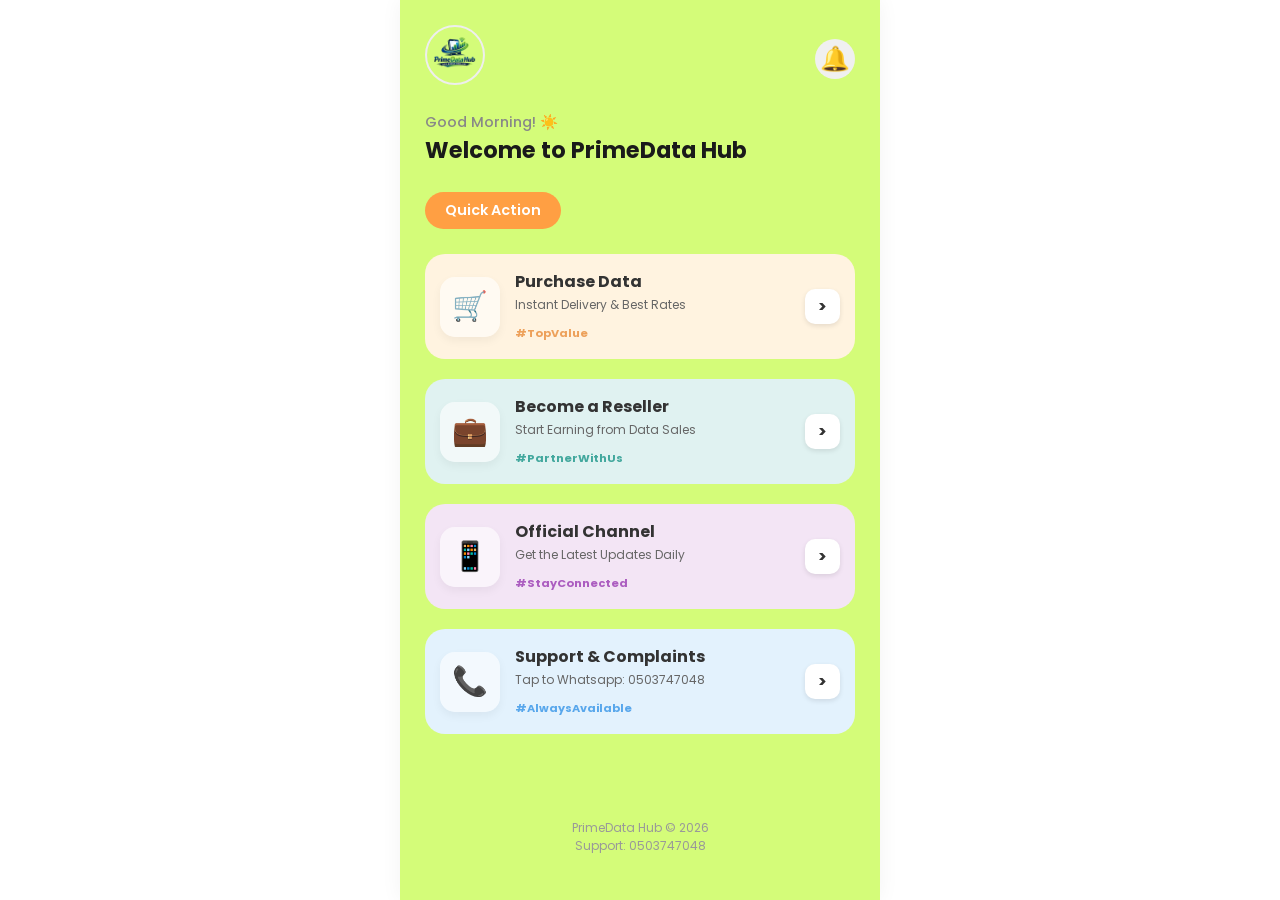
==== index.html @ 4c32357e "Add files via upload" ====
<!DOCTYPE html>
<html lang="en">

<head>
    <meta charset="UTF-8">
    <meta name="viewport" content="width=device-width, initial-scale=1.0">
    <title>PrimeData Hub</title>
    <link href="https://fonts.googleapis.com/css2?family=Poppins:wght@400;500;600;700&display=swap" rel="stylesheet">
    <link rel="stylesheet" href="style.css">
</head>

<body>

    <div class="mobile-container">
        <header>
            <div class="header-top">
                <div class="logo-section">
                    <img src="img.png" alt="PrimeData Logo" class="round-logo">
                </div>
                <div class="notification-icon">🔔</div>
            </div>

            <div class="header-text">
                <p id="greeting-text">Hello,</p>
                <h1>Welcome to PrimeData Hub</h1>
            </div>
        </header>

        <div class="section-tabs">
            <span class="active-tab">Quick Action</span>
        </div>

        <div class="card-list">
            <a href="https://klikgain.com/store/store-1767896615488-cin3x7xih" class="card card-orange" target="_blank">
                <div class="card-image-box">🛒</div>
                <div class="card-details">
                    <h3>Purchase Data</h3>
                    <p>Instant Delivery & Best Rates</p>
                    <span class="tag">#TopValue</span>
                </div>
                <div class="card-arrow">&gt;</div>
            </a>

            <a href="https://klikgain.com/store/store-1767896615488-cin3x7xih/register" class="card card-green"
                target="_blank">
                <div class="card-image-box">💼</div>
                <div class="card-details">
                    <h3> Become a Reseller </h3>
                    <p>Start Earning from Data Sales</p>
                    <span class="tag">#PartnerWithUs</span>
                </div>
                <div class="card-arrow">&gt;</div>
            </a>

            <a href="https://whatsapp.com/channel/0029Vb7GkRNAe5Vqr6M8uT41" class="card card-purple" target="_blank">
                <div class="card-image-box">📱</div>
                <div class="card-details">
                    <h3>Official Channel</h3>
                    <p>Get the Latest Updates Daily</p>
                    <span class="tag">#StayConnected</span>
                </div>
                <div class="card-arrow">&gt;</div>
            </a>

            <a href="https://wa.me/233503747048" class="card card-blue">
                <div class="card-image-box">📞</div>
                <div class="card-details">
                    <h3>Support & Complaints</h3>
                    <p>Tap to Whatsapp: 0503747048</p>
                    <span class="tag">#AlwaysAvailable</span>
                </div>
                <div class="card-arrow">&gt;</div>
            </a>
        </div>

        <footer>
            <p>PrimeData Hub &copy; 2026</p>
            <p>Support: 0503747048</p>
        </footer>


        <script src="script.js"></script>
</body>

</html>
---- style.css ----
/* General Setup */
* {
    margin: 0;
    padding: 0;
    box-sizing: border-box;
    font-family: 'Poppins', sans-serif;
    /* Modern App Font */
}

body {
    background-color: #ffffff;
    display: flex;
    justify-content: center;
    min-height: 100vh;
}

/* Container simulating a mobile screen */
.mobile-container {
    width: 100%;
    max-width: 480px;
    /* Limits width on desktop */
    background-color: #D4FC79;
    padding: 25px;
    box-shadow: 0 0 20px rgba(0, 0, 0, 0.05);
    min-height: 100vh;
    display: flex;
    flex-direction: column;
}

/* Header Styling */
.header-top {
    display: flex;
    justify-content: space-between;
    align-items: center;
    margin-bottom: 20px;
}

.round-logo {
    width: 60px;
    height: 60px;
    border-radius: 50%;
    object-fit: cover;
    border: 2px solid #eee;
}

.notification-icon {
    font-size: 1.5rem;
    background: #f0f0f0;
    width: 40px;
    height: 40px;
    border-radius: 50%;
    display: flex;
    align-items: center;
    justify-content: center;
    cursor: pointer;
}

.header-text #greeting-text {
    font-size: 0.9rem;
    color: #888;
    font-weight: 500;
}

.header-text h1 {
    font-size: 1.4rem;
    color: #1a1a1a;
    font-weight: 700;
}

/* Tabs (Visual Only) */
.section-tabs {
    display: flex;
    gap: 20px;
    margin: 25px 0;
}

.active-tab {
    background-color: #FF9F43;
    /* Orange from image */
    color: white;
    padding: 8px 20px;
    border-radius: 20px;
    font-size: 0.9rem;
    font-weight: 600;
}

.inactive-tab {
    color: #aaa;
    padding: 8px 10px;
    font-size: 0.9rem;
    font-weight: 500;
}

/* Card List */
.card-list {
    display: flex;
    flex-direction: column;
    gap: 20px;
}

/* General Card Styling */
.card {
    display: flex;
    align-items: center;
    padding: 15px;
    border-radius: 20px;
    /* Large rounded corners */
    text-decoration: none;
    transition: transform 0.2s;
    color: inherit;
}

.card:active {
    transform: scale(0.98);
}

/* Icon Box (Left side of card) */
.card-image-box {
    width: 60px;
    height: 60px;
    border-radius: 15px;
    background-color: rgba(255, 255, 255, 0.6);
    display: flex;
    align-items: center;
    justify-content: center;
    font-size: 1.8rem;
    margin-right: 15px;
    box-shadow: 0 4px 10px rgba(0, 0, 0, 0.05);
}

/* Text Content */
.card-details {
    flex: 1;
}

.card-details h3 {
    font-size: 1rem;
    font-weight: 700;
    margin-bottom: 2px;
    color: #333;
}

.card-details p {
    font-size: 0.75rem;
    color: #666;
    margin-bottom: 5px;
}

.tag {
    font-size: 0.7rem;
    font-weight: 700;
    opacity: 0.7;
}

/* Arrow Button (Right side) */
.card-arrow {
    background: white;
    width: 35px;
    height: 35px;
    border-radius: 10px;
    display: flex;
    align-items: center;
    justify-content: center;
    color: #333;
    font-weight: bold;
    box-shadow: 0 2px 5px rgba(0, 0, 0, 0.1);
}

/* --- Specific Card Colors (Pastel) --- */

/* Card 1: Orange/Peach */
.card-orange {
    background-color: #FFF3E0;
    /* Light Peach */
}

.card-orange .tag {
    color: #E67E22;
}

/* Card 2: Mint Green */
.card-green {
    background-color: #E0F2F1;
    /* Light Mint */
}

.card-green .tag {
    color: #00897B;
}

/* Card 3: Lavender/Purple */
.card-purple {
    background-color: #F3E5F5;
    /* Light Lavender */
}

.card-purple .tag {
    color: #8E24AA;
}

/* Card 4: Light Blue */
.card-blue {
    background-color: #E3F2FD;
    /* Light Blue */
}

.card-blue .tag {
    color: #1E88E5;
}


/* Bottom Navigation */
.bottom-nav {
    margin-top: auto;
    padding-top: 20px;
    display: flex;
    justify-content: space-around;
    border-top: 1px solid #eee;
    color: #aaa;
    font-size: 1.5rem;
}

/* ... All previous CSS remains the same ... */

footer {
    margin-top: auto;
    padding: 20px 0;
    text-align: center;
}

footer p {
    font-size: 0.75rem;
    color: #999;
    line-height: 1.5;
}


.card-list {
    margin-bottom: 30px;
}
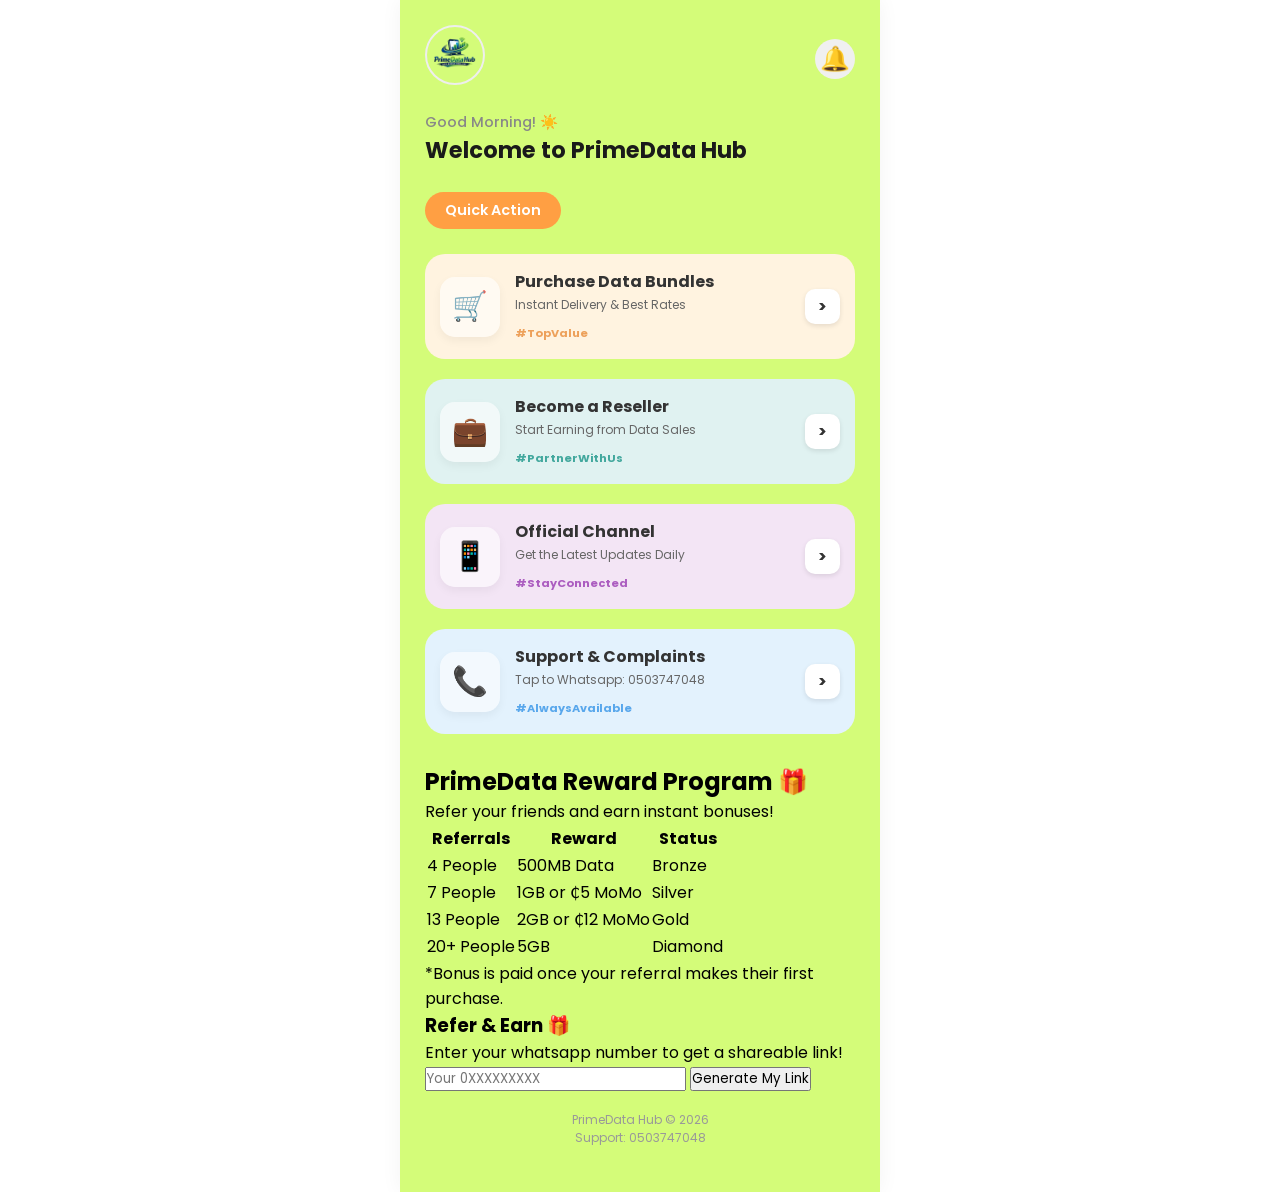
==== commit 65f7ea0f: "Update index.html I added a referral system" ====
--- a/index.html
+++ b/index.html
@@ -34,7 +34,7 @@
             <a href="https://klikgain.com/store/store-1767896615488-cin3x7xih" class="card card-orange" target="_blank">
                 <div class="card-image-box">🛒</div>
                 <div class="card-details">
-                    <h3>Purchase Data</h3>
+                    <h3>Purchase Data Bundles</h3>
                     <p>Instant Delivery & Best Rates</p>
                     <span class="tag">#TopValue</span>
                 </div>
@@ -72,6 +72,56 @@
                 <div class="card-arrow">&gt;</div>
             </a>
         </div>
+        <div class="rewards-container">
+            <h2 class="rewards-title">PrimeData Reward Program 🎁</h2>
+            <p class="rewards-subtitle">Refer your friends and earn instant bonuses!</p>
+
+            <table class="rewards-table">
+                <thead>
+                    <tr>
+                        <th>Referrals</th>
+                        <th>Reward</th>
+                        <th>Status</th>
+                    </tr>
+                </thead>
+                <tbody>
+                    <tr>
+                        <td>4 People</td>
+                        <td>500MB Data</td>
+                        <td><span class="badge bronze">Bronze</span></td>
+                    </tr>
+                    <tr>
+                        <td>7 People</td>
+                        <td>1GB or ₵5 MoMo</td>
+                        <td><span class="badge silver">Silver</span></td>
+                    </tr>
+                    <tr>
+                        <td>13 People</td>
+                        <td>2GB or ₵12 MoMo</td>
+                        <td><span class="badge gold">Gold</span></td>
+                    </tr>
+                    <tr class="vip-row">
+                        <td>20+ People</td>
+                        <td>5GB</td>
+                        <td><span class="badge diamond">Diamond</span></td>
+                    </tr>
+                </tbody>
+            </table>
+            <p class="terms-text">*Bonus is paid once your referral makes their first purchase.</p>
+        </div>
+        <div class="referral-section">
+            <h3>Refer & Earn 🎁</h3>
+            <p>Enter your whatsapp number to get a shareable link!</p>
+            <input type="text" id="referrer-name" placeholder="Your 0XXXXXXXXX">
+            <button onclick="generateReferral()">Generate My Link</button>
+
+            <div id="referral-result" style="display:none; margin-top:15px;">
+                <p style="font-size: 0.8rem; color: #555;">Copy and share this link:</p>
+                <input type="text" id="referral-link" readonly style="width:70%; font-size:0.7rem;">
+                <button onclick="copyLink()" style="width:25%; padding:5px;">Copy</button>
+                <p><a id="whatsapp-share" href="#" target="_blank" class="share-btn">Share on WhatsApp ✅</a></p>
+            </div>
+        </div>
 
         <footer>
             <p>PrimeData Hub &copy; 2026</p>
@@ -82,4 +132,4 @@
         <script src="script.js"></script>
 </body>
 
-</html>+</html>
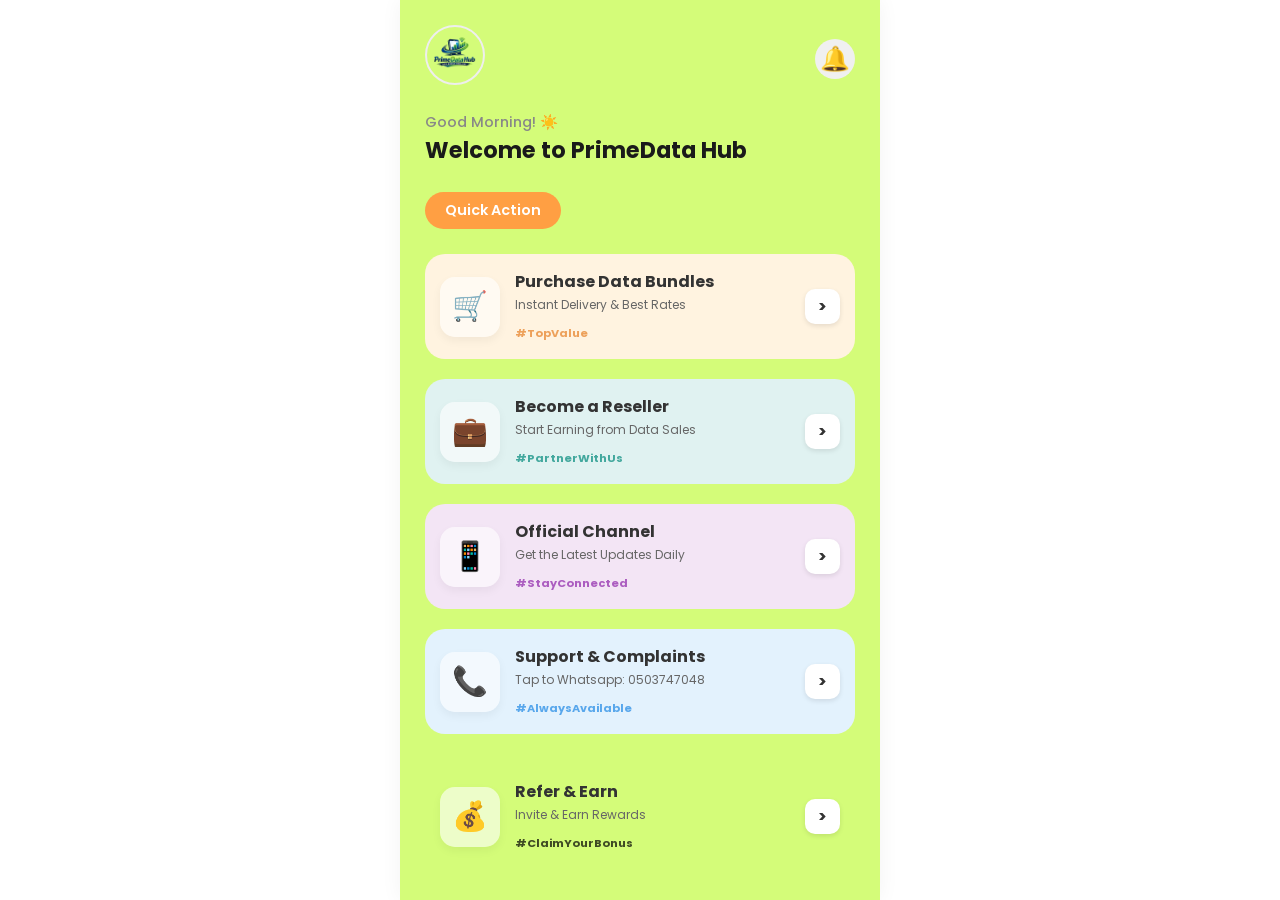
==== commit 6c658a5e: "Update index.html system upgrade" ====
--- a/index.html
+++ b/index.html
@@ -41,8 +41,7 @@
                 <div class="card-arrow">&gt;</div>
             </a>
 
-            <a href="https://klikgain.com/store/store-1767896615488-cin3x7xih/register" class="card card-green"
-                target="_blank">
+            <a href="reseller.html" class="card card-green">
                 <div class="card-image-box">💼</div>
                 <div class="card-details">
                     <h3> Become a Reseller </h3>
@@ -72,64 +71,19 @@
                 <div class="card-arrow">&gt;</div>
             </a>
         </div>
-        <div class="rewards-container">
-            <h2 class="rewards-title">PrimeData Reward Program 🎁</h2>
-            <p class="rewards-subtitle">Refer your friends and earn instant bonuses!</p>
-
-            <table class="rewards-table">
-                <thead>
-                    <tr>
-                        <th>Referrals</th>
-                        <th>Reward</th>
-                        <th>Status</th>
-                    </tr>
-                </thead>
-                <tbody>
-                    <tr>
-                        <td>4 People</td>
-                        <td>500MB Data</td>
-                        <td><span class="badge bronze">Bronze</span></td>
-                    </tr>
-                    <tr>
-                        <td>7 People</td>
-                        <td>1GB or ₵5 MoMo</td>
-                        <td><span class="badge silver">Silver</span></td>
-                    </tr>
-                    <tr>
-                        <td>13 People</td>
-                        <td>2GB or ₵12 MoMo</td>
-                        <td><span class="badge gold">Gold</span></td>
-                    </tr>
-                    <tr class="vip-row">
-                        <td>20+ People</td>
-                        <td>5GB</td>
-                        <td><span class="badge diamond">Diamond</span></td>
-                    </tr>
-                </tbody>
-            </table>
-            <p class="terms-text">*Bonus is paid once your referral makes their first purchase.</p>
-        </div>
-        <div class="referral-section">
-            <h3>Refer & Earn 🎁</h3>
-            <p>Enter your whatsapp number to get a shareable link!</p>
-            <input type="text" id="referrer-name" placeholder="Your 0XXXXXXXXX">
-            <button onclick="generateReferral()">Generate My Link</button>
-
-            <div id="referral-result" style="display:none; margin-top:15px;">
-                <p style="font-size: 0.8rem; color: #555;">Copy and share this link:</p>
-                <input type="text" id="referral-link" readonly style="width:70%; font-size:0.7rem;">
-                <button onclick="copyLink()" style="width:25%; padding:5px;">Copy</button>
-                <p><a id="whatsapp-share" href="#" target="_blank" class="share-btn">Share on WhatsApp ✅</a></p>
+        <a href="refer.html" class="card card-yellow">
+            <div class="card-image-box">💰</div>
+            <div class="card-details">
+                <h3>Refer & Earn</h3>
+                <p>Invite & Earn Rewards </p>
+                <span class="tag">#ClaimYourBonus</span>
             </div>
-        </div>
-
-        <footer>
-            <p>PrimeData Hub &copy; 2026</p>
-            <p>Support: 0503747048</p>
-        </footer>
+            <div class="card-arrow">&gt;</div>
+        </a>
+    </div>
 
 
-        <script src="script.js"></script>
+    <script src="script.js"></script>
 </body>
 
 </html>
--- a/style.css
+++ b/style.css
@@ -237,4 +237,124 @@
 
 .card-list {
     margin-bottom: 30px;
-}+}
+
+.referral-section {
+    background: #fdfdfd;
+    border: 2px dashed #32CD32;
+    padding: 20px;
+    border-radius: 20px;
+    margin: 20px 0;
+    text-align: center;
+}
+
+.referral-section input {
+    padding: 10px;
+    border-radius: 10px;
+    border: 1px solid #ddd;
+    width: 90%;
+    margin-bottom: 10px;
+}
+
+.referral-section button {
+    background: #32CD32;
+    color: white;
+    border: none;
+    padding: 10px 20px;
+    border-radius: 10px;
+    font-weight: bold;
+    cursor: pointer;
+}
+
+.share-btn {
+    display: inline-block;
+    margin-top: 10px;
+    color: #25D366;
+    text-decoration: none;
+    font-weight: bold;
+}
+
+.rewards-container {
+    background: #ffffff;
+    padding: 20px;
+    border-radius: 20px;
+    margin: 20px 0;
+    box-shadow: 0 4px 15px rgba(0, 0, 0, 0.05);
+    border: 1px solid #eef2f3;
+}
+
+.rewards-title {
+    font-size: 1.2rem;
+    color: #222;
+    text-align: center;
+    margin-bottom: 5px;
+}
+
+.rewards-subtitle {
+    font-size: 0.8rem;
+    color: #666;
+    text-align: center;
+    margin-bottom: 20px;
+}
+
+.rewards-table {
+    width: 100%;
+    border-collapse: collapse;
+    font-size: 0.85rem;
+}
+
+.rewards-table th {
+    text-align: left;
+    padding: 10px;
+    background: #f8f9fa;
+    color: #444;
+    border-bottom: 2px solid #32CD32;
+    /* Your Lemon Green color */
+}
+
+.rewards-table td {
+    padding: 12px 10px;
+    border-bottom: 1px solid #eee;
+    color: #555;
+}
+
+/* VIP Highlight */
+.vip-row {
+    background-color: #fff9e6;
+    font-weight: bold;
+}
+
+/* Badges */
+.badge {
+    padding: 4px 8px;
+    border-radius: 10px;
+    font-size: 0.7rem;
+    font-weight: bold;
+    color: white;
+}
+
+.bronze {
+    background: #cd7f32;
+}
+
+.silver {
+    background: #c0c0c0;
+}
+
+.gold {
+    background: #ffd700;
+    color: #444;
+}
+
+.diamond {
+    background: #b9f2ff;
+    color: #333;
+}
+
+.terms-text {
+    font-size: 0.65rem;
+    color: #999;
+    margin-top: 15px;
+    text-align: center;
+    font-style: italic;
+}
